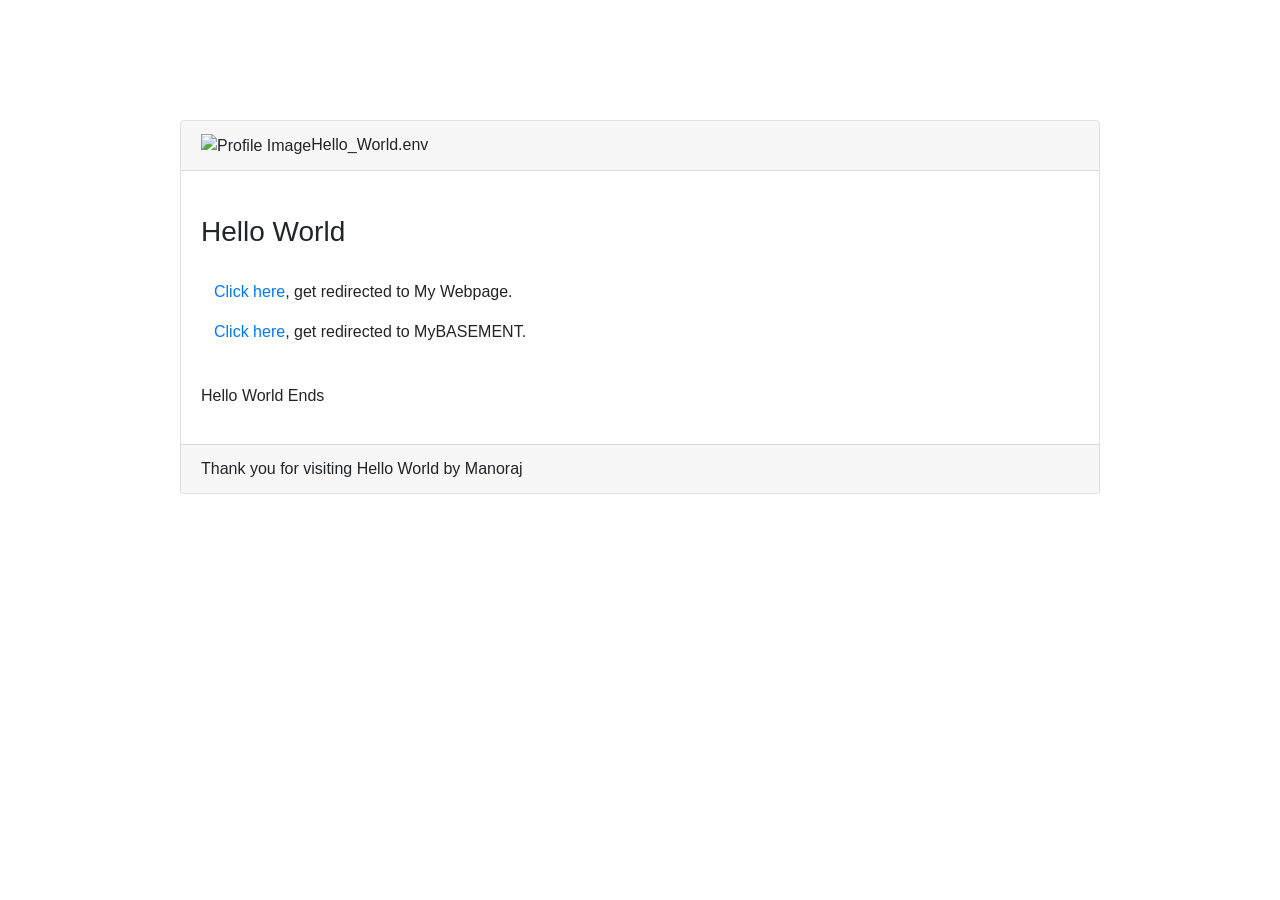
==== index.html @ cff27f15 "index.html" ====
<!DOCTYPE html>
<html>

<head>
  <meta charset="UTF-8">
  <meta name="viewport" content="width=device-width, initial-scale=1.0">
  <title>_manoraj</title>
  <link rel="stylesheet" href="https://maxcdn.bootstrapcdn.com/bootstrap/4.0.0-alpha.6/css/bootstrap.min.css">
  <link rel="stylesheet" type="text/css" href="assets/css/style.css">
</head>
<body>
  <link href="https://fonts.googleapis.com/css?family=Lato" rel="stylesheet"/>
  <br><br><br>
    <div class="container mt-5">
        <div class="row">
            <div class="col-md-10 offset-md-1">
                <div class="card-deck">
                    <div class="card">
                        <div class="card-header">
                          <img src="assets/img/profile.png" alt="Profile Image" class="img">Hello_World.env
                        </div>
                        <div class="card-body">
                            <br><h3>Hello World</h3><br>
                          <div style="padding-left: 13px;">
 <!-------------------------------- CONTENT ---------------------------------->
                            <p><a href="https://web.manorajofficial.repl.co/" target="_blank">Click here</a>, get redirected to My Webpage.</p>
                            <p><a href="https://web.mybasement.repl.co/" target="_blank">Click here</a>, get redirected to MyBASEMENT.</p>
                          </div><br>
                          <p>Hello World Ends</p>
                        </div>
                        <div class="card-footer">
                            Thank you for visiting Hello World by Manoraj
                        </div>
                    </div>
                </div>
            </div>
        </div>
    </div>
</body>
</html>
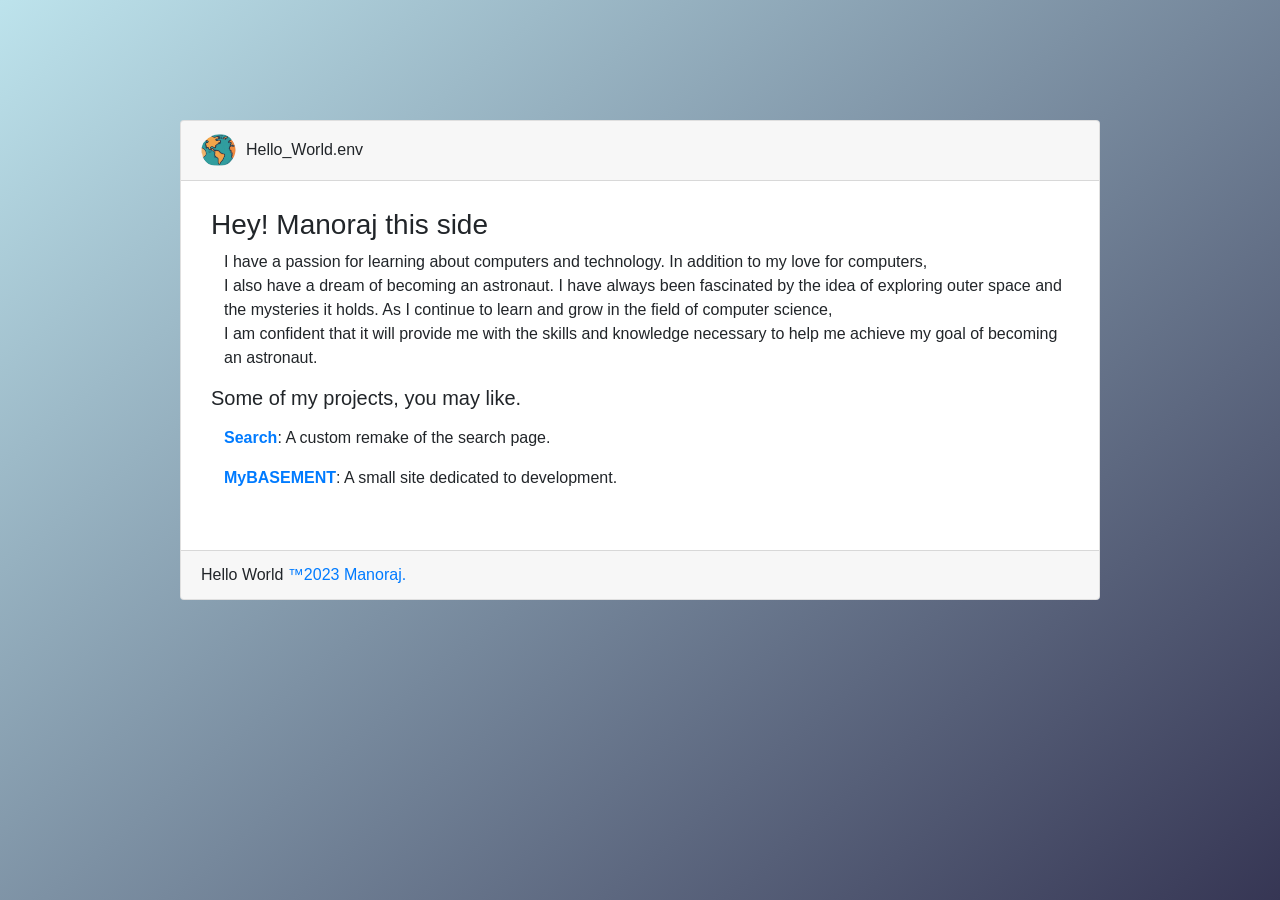
==== commit d17a9b40: "index.html" ====
--- a/index.html
+++ b/index.html
@@ -1,6 +1,5 @@
 <!DOCTYPE html>
 <html>
-
 <head>
   <meta charset="UTF-8">
   <meta name="viewport" content="width=device-width, initial-scale=1.0">
@@ -20,16 +19,25 @@
                           <img src="assets/img/profile.png" alt="Profile Image" class="img">Hello_World.env
                         </div>
                         <div class="card-body">
-                            <br><h3>Hello World</h3><br>
+ <!-------------------------------- INTRO ---------------------------------->
+                            <br><h3>Hey! Manoraj this side</h3>
                           <div style="padding-left: 13px;">
- <!-------------------------------- CONTENT ---------------------------------->
-                            <p><a href="https://web.manorajofficial.repl.co/" target="_blank">Click here</a>, get redirected to My Webpage.</p>
-                            <p><a href="https://web.mybasement.repl.co/" target="_blank">Click here</a>, get redirected to MyBASEMENT.</p>
-                          </div><br>
-                          <p>Hello World Ends</p>
+                            <p>I have a passion for learning about computers and technology. 
+                              In addition to my love for computers,<br>I also have a dream of becoming an astronaut. 
+                              I have always been fascinated by the idea of exploring outer space and<br>the mysteries it holds. 
+                              As I continue to learn and grow in the field of computer science,<br>
+                              I am confident that it will provide me with the skills and knowledge necessary to help me achieve 
+                              my goal of becoming an astronaut.</p>
+                          </div>
+<!-------------------------------- PROJECTS ---------------------------------->
+                          <h5>Some of my projects, you may like.</h5>
+                        <div style="padding-left: 13px;">
+                          <p><p><b><a href="https://search.mybasement.repl.co/" target="_blank">Search</a></b>: A custom remake of the search page.</p></p>
+                          <p><p><b><a href="https://web.mybasement.repl.co/" target="_blank">MyBASEMENT</a></b>: A small site dedicated to development.</p></p>
+                        </div><br>
                         </div>
                         <div class="card-footer">
-                            Thank you for visiting Hello World by Manoraj
+                          Hello World <a href="https://github.com/Manoraj9" target="_blank">™2023 Manoraj.</a>
                         </div>
                     </div>
                 </div>
--- a/assets/css/style.css
+++ b/assets/css/style.css
@@ -0,0 +1,15 @@
+    html, body {
+      height: 100%;
+        }
+    body {
+      background: linear-gradient(140deg, rgb(189, 227, 236), rgb(54, 54, 84));
+        }
+    .card-body {
+      padding-left: 30px;
+      padding-top: 3px; 
+        }
+    .img {
+      width: 35px;
+      border-radius: 50%; 
+      margin-right: 10px;
+        }
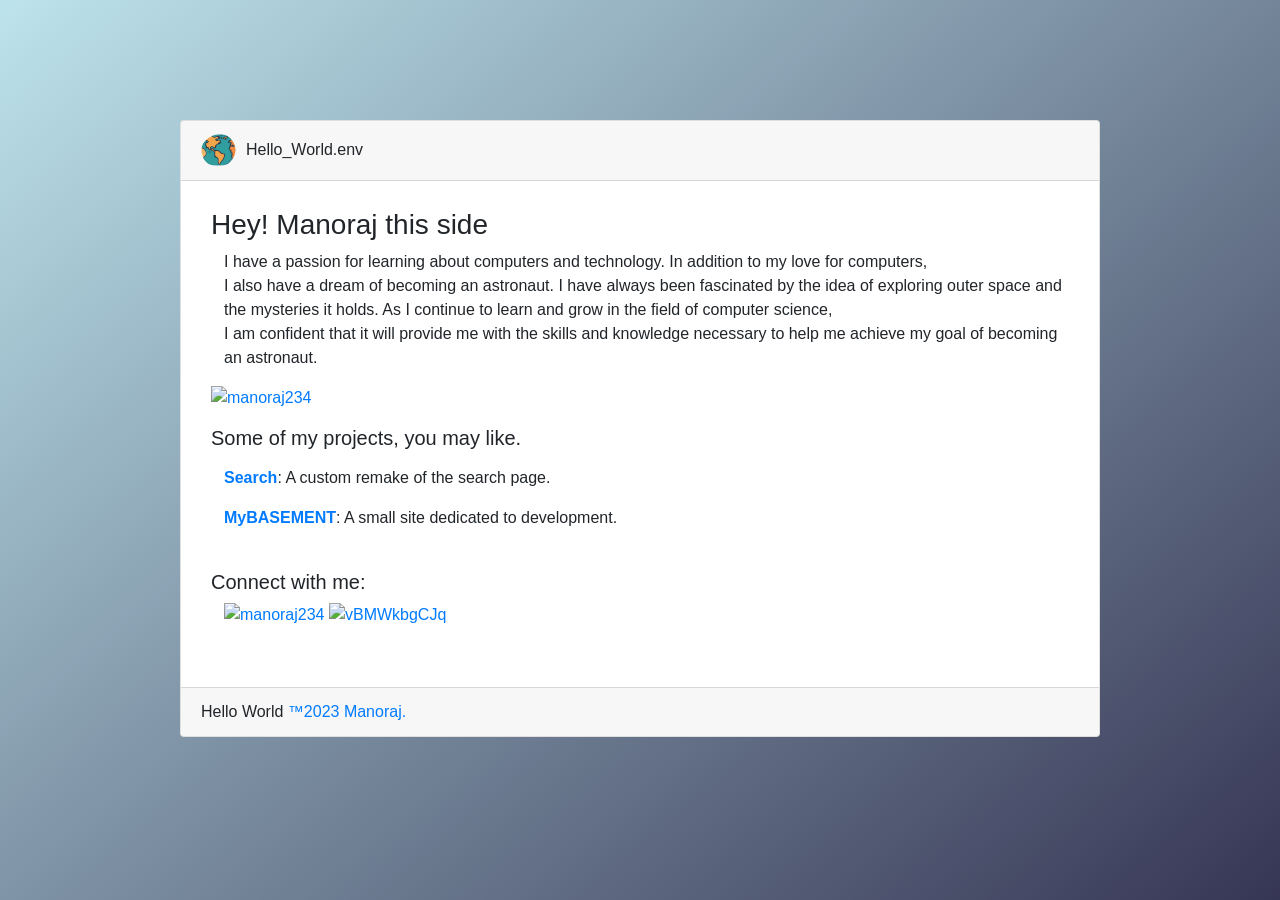
==== commit 1c4d0e1e: "index.html" ====
--- a/index.html
+++ b/index.html
@@ -30,12 +30,22 @@
                               my goal of becoming an astronaut.</p>
                           </div>
 <!-------------------------------- PROJECTS ---------------------------------->
+                          <p align="left"><a href="https://twitter.com/manoraj234" target="blank"><img src="https://img.shields.io/twitter/follow/manoraj234?logo=twitter&style=for-the-badge" alt="manoraj234" /></a> </p>
                           <h5>Some of my projects, you may like.</h5>
                         <div style="padding-left: 13px;">
                           <p><p><b><a href="https://search.mybasement.repl.co/" target="_blank">Search</a></b>: A custom remake of the search page.</p></p>
                           <p><p><b><a href="https://web.mybasement.repl.co/" target="_blank">MyBASEMENT</a></b>: A small site dedicated to development.</p></p>
                         </div><br>
+<!---------------------------------CONTACT---------------------------------->
+                          <h5 align="left">Connect with me:</h5>
+                          <div style="padding-left: 13px;">
+                          <p align="left">
+                          <a href="https://twitter.com/manoraj234" target="blank"><img align="center" src="https://raw.githubusercontent.com/rahuldkjain/github-profile-readme-generator/master/src/images/icons/Social/twitter.svg" alt="manoraj234" height="30" width="40" /></a>
+                          <a href="https://discord.gg/vBMWkbgCJq" target="blank"><img align="center" src="https://raw.githubusercontent.com/rahuldkjain/github-profile-readme-generator/master/src/images/icons/Social/discord.svg" alt="vBMWkbgCJq" height="30" width="40" /></a>
+                          </p>
+                        </div><br>
                         </div>
+<!---------------------------------FOOTER----------------------------------->
                         <div class="card-footer">
                           Hello World <a href="https://github.com/Manoraj9" target="_blank">™2023 Manoraj.</a>
                         </div>
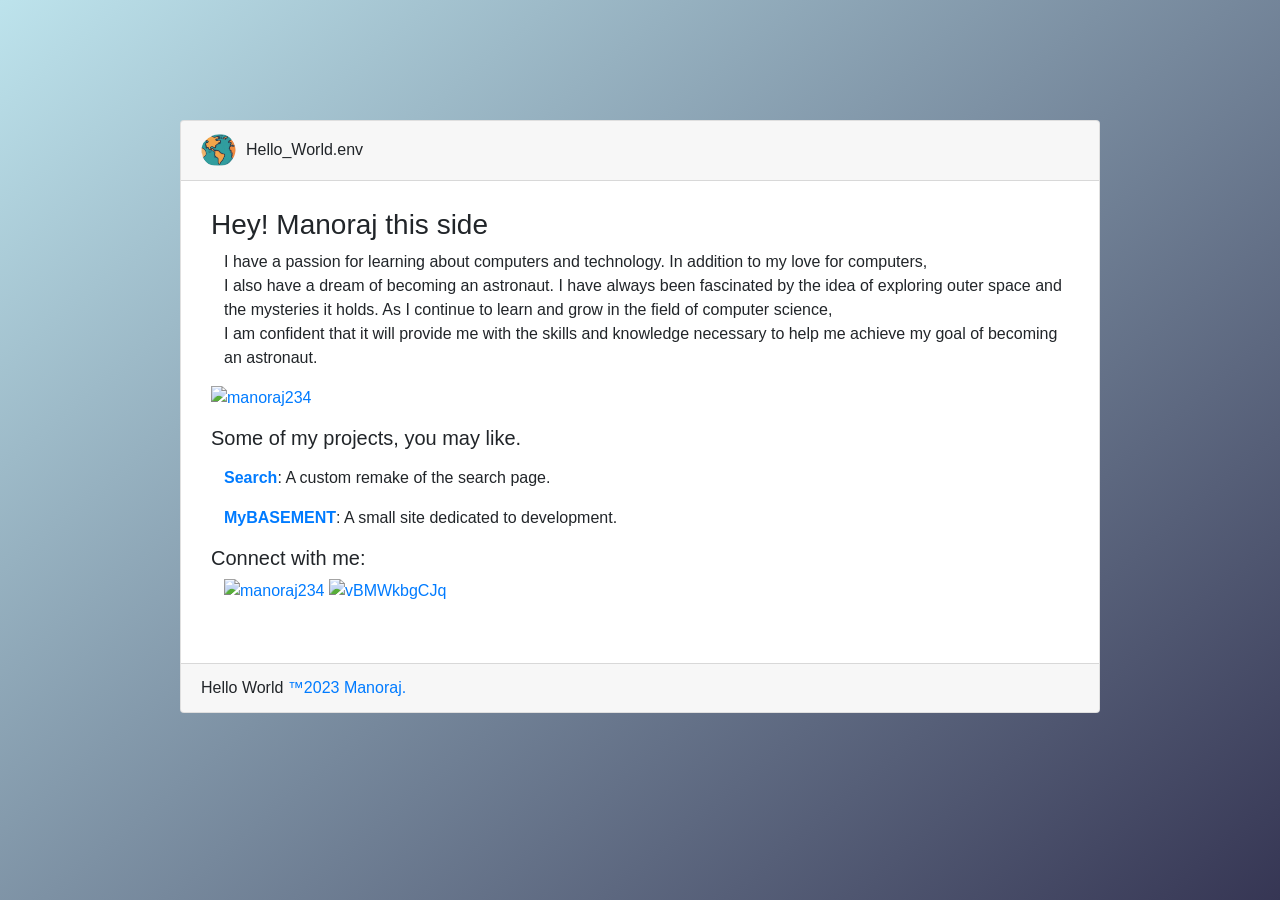
==== commit cc3e5a40: "index.html" ====
--- a/index.html
+++ b/index.html
@@ -35,7 +35,7 @@
                         <div style="padding-left: 13px;">
                           <p><p><b><a href="https://search.mybasement.repl.co/" target="_blank">Search</a></b>: A custom remake of the search page.</p></p>
                           <p><p><b><a href="https://web.mybasement.repl.co/" target="_blank">MyBASEMENT</a></b>: A small site dedicated to development.</p></p>
-                        </div><br>
+                        </div>
 <!---------------------------------CONTACT---------------------------------->
                           <h5 align="left">Connect with me:</h5>
                           <div style="padding-left: 13px;">
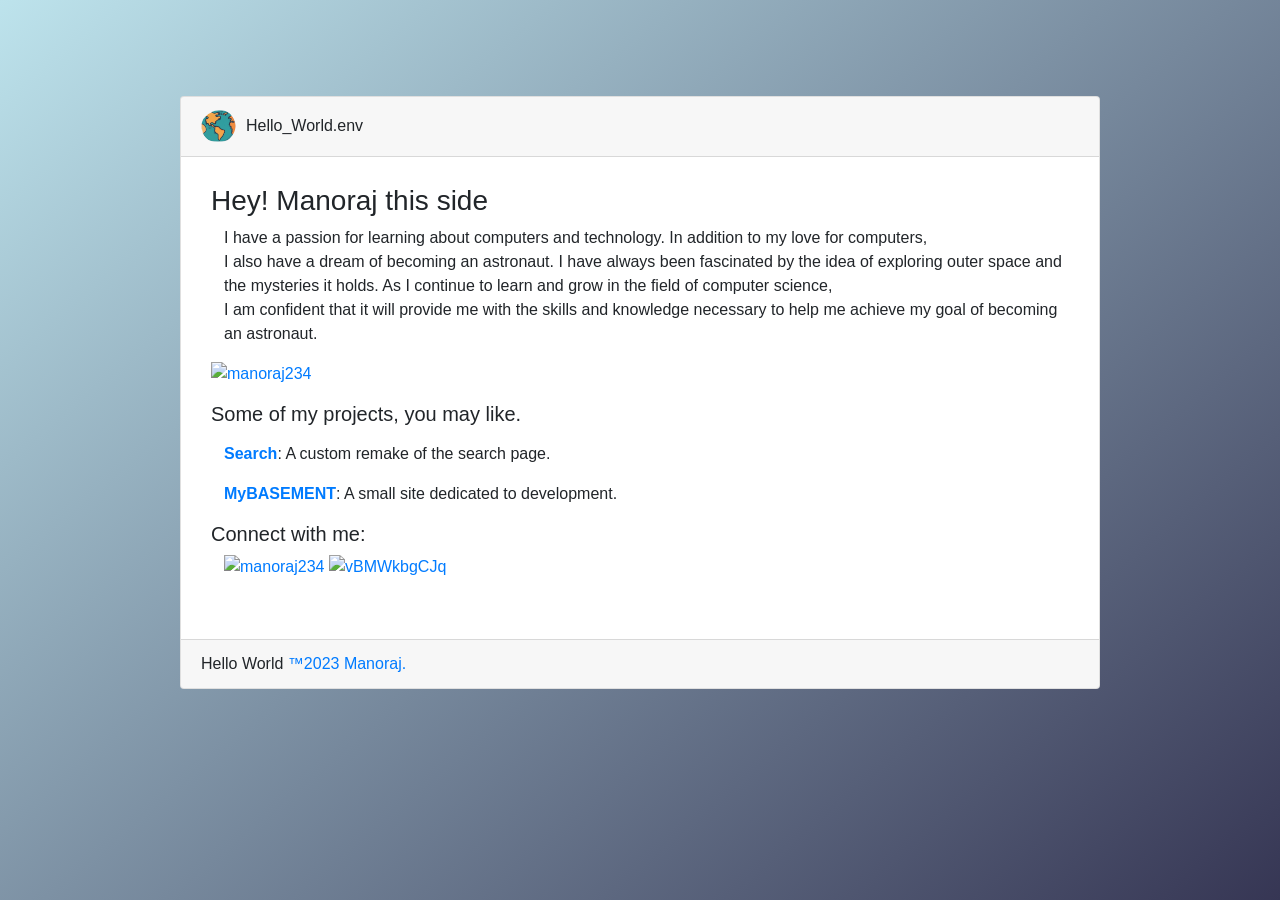
==== commit 910bdac6: "index.html" ====
--- a/index.html
+++ b/index.html
@@ -9,7 +9,7 @@
 </head>
 <body>
   <link href="https://fonts.googleapis.com/css?family=Lato" rel="stylesheet"/>
-  <br><br><br>
+  <br><br>
     <div class="container mt-5">
         <div class="row">
             <div class="col-md-10 offset-md-1">
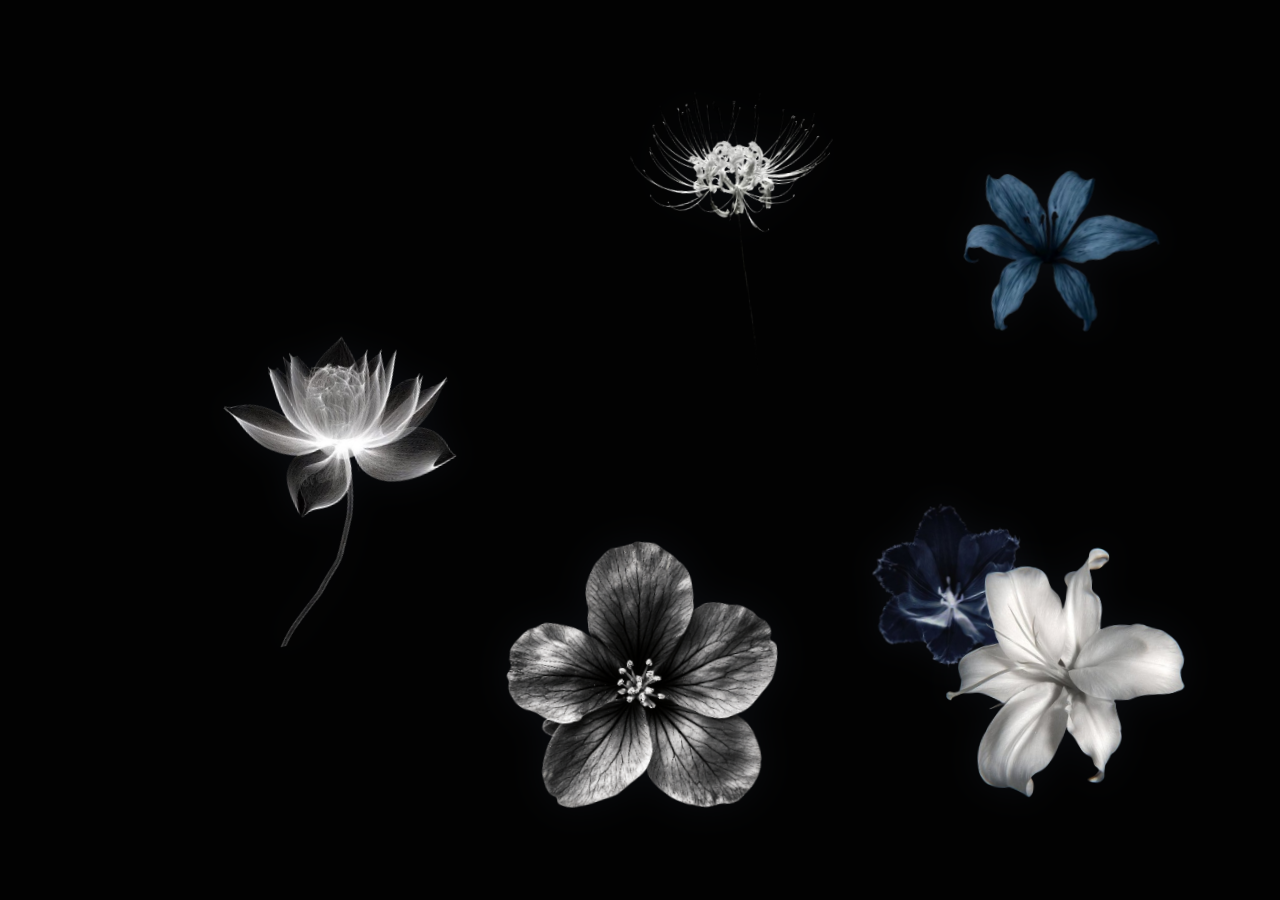
==== commit ce52debc: "Add files via upload" ====
--- a/index.html
+++ b/index.html
@@ -1,58 +1,194 @@
 <!DOCTYPE html>
-<html>
+<html lang="en">
 <head>
-  <meta charset="UTF-8">
-  <meta name="viewport" content="width=device-width, initial-scale=1.0">
-  <title>_manoraj</title>
-  <link rel="stylesheet" href="https://maxcdn.bootstrapcdn.com/bootstrap/4.0.0-alpha.6/css/bootstrap.min.css">
-  <link rel="stylesheet" type="text/css" href="assets/css/style.css">
+<meta charset="UTF-8">
+<meta name="viewport" content="width=device-width, initial-scale=1.0">
+<meta name="theme-color" content="#030303">
+<title>October</title>
+<link rel="icon" href="assets/05.png" type="image/png">
+<link rel="stylesheet" href="style.css" />
 </head>
 <body>
-  <link href="https://fonts.googleapis.com/css?family=Lato" rel="stylesheet"/>
-  <br><br>
-    <div class="container mt-5">
-        <div class="row">
-            <div class="col-md-10 offset-md-1">
-                <div class="card-deck">
-                    <div class="card">
-                        <div class="card-header">
-                          <img src="assets/img/profile.png" alt="Profile Image" class="img">Hello_World.env
-                        </div>
-                        <div class="card-body">
- <!-------------------------------- INTRO ---------------------------------->
-                            <br><h3>Hey! Manoraj this side</h3>
-                          <div style="padding-left: 13px;">
-                            <p>I have a passion for learning about computers and technology. 
-                              In addition to my love for computers,<br>I also have a dream of becoming an astronaut. 
-                              I have always been fascinated by the idea of exploring outer space and<br>the mysteries it holds. 
-                              As I continue to learn and grow in the field of computer science,<br>
-                              I am confident that it will provide me with the skills and knowledge necessary to help me achieve 
-                              my goal of becoming an astronaut.</p>
-                          </div>
-<!-------------------------------- PROJECTS ---------------------------------->
-                          <p align="left"><a href="https://twitter.com/manoraj234" target="blank"><img src="https://img.shields.io/twitter/follow/manoraj234?logo=twitter&style=for-the-badge" alt="manoraj234" /></a> </p>
-                          <h5>Some of my projects, you may like.</h5>
-                        <div style="padding-left: 13px;">
-                          <p><p><b><a href="https://search.mybasement.repl.co/" target="_blank">Search</a></b>: A custom remake of the search page.</p></p>
-                          <p><p><b><a href="https://web.mybasement.repl.co/" target="_blank">MyBASEMENT</a></b>: A small site dedicated to development.</p></p>
-                        </div>
-<!---------------------------------CONTACT---------------------------------->
-                          <h5 align="left">Connect with me:</h5>
-                          <div style="padding-left: 13px;">
-                          <p align="left">
-                          <a href="https://twitter.com/manoraj234" target="blank"><img align="center" src="https://raw.githubusercontent.com/rahuldkjain/github-profile-readme-generator/master/src/images/icons/Social/twitter.svg" alt="manoraj234" height="30" width="40" /></a>
-                          <a href="https://discord.gg/vBMWkbgCJq" target="blank"><img align="center" src="https://raw.githubusercontent.com/rahuldkjain/github-profile-readme-generator/master/src/images/icons/Social/discord.svg" alt="vBMWkbgCJq" height="30" width="40" /></a>
-                          </p>
-                        </div><br>
-                        </div>
-<!---------------------------------FOOTER----------------------------------->
-                        <div class="card-footer">
-                          Hello World <a href="https://github.com/Manoraj9" target="_blank">™2023 Manoraj.</a>
-                        </div>
-                    </div>
-                </div>
-            </div>
-        </div>
+<div id="scene">
+
+  <img class="flower f1" src="assets/01.png" alt="" draggable="false">
+  <img class="flower f2" src="assets/02.png" alt="" draggable="false">
+  <img class="flower f3" src="assets/03.png" alt="" draggable="false">
+  <img class="flower f4" src="assets/04.png" alt="" draggable="false">
+  <img class="flower f5" src="assets/05.png" alt="" draggable="false">
+  <img class="flower f6" src="assets/06.png" alt="" draggable="false">
+
+  <section class="center" id="reveal">
+    <div class="answer-row">
+      <span class="fixed">white</span>
+      <input id="answer" aria-label="complete the word" autocomplete="off" autocapitalize="none" spellcheck="false" placeholder="" />
     </div>
+  </section>
+</div>
+
+<script>
+const scene = document.getElementById('scene');
+const flowers = [...document.querySelectorAll('.flower')];
+const reveal = document.getElementById('reveal');
+const answer = document.getElementById('answer');
+
+const accepted = new Set(['rose', 'roses', 'Rose', 'Roses']);
+let remaining = flowers.length;
+let resetTimer = null;
+
+/* Randomly scatter every flower across the whole frame.
+   Placement is based on each flower's real rendered size, so flowers are
+   deliberately kept from touching/overlapping one another. */
+function scatterFlowers() {
+  const placements = [];
+  const isMobile = window.innerWidth <= 600;
+  const padding = isMobile ? 10 : 22;
+  const gap = isMobile ? 18 : 28;
+
+  // Reset first so measurements are based on the current viewport.
+  flowers.forEach(flower => {
+    flower.classList.remove('gone');
+    flower.classList.add('visible');
+    flower.style.left = '0px';
+    flower.style.top = '0px';
+  });
+
+  // Give the browser a frame to apply responsive widths before measuring.
+  flowers.forEach(flower => {
+    const rotation = -16 + Math.random() * 32;
+    const scale = isMobile
+      ? 0.78 + Math.random() * 0.14
+      : 0.86 + Math.random() * 0.18;
+
+    flower.style.setProperty('--rot', `${rotation}deg`);
+    flower.style.transform = `rotate(${rotation}deg) scale(${scale})`;
+  });
+
+  const viewportW = window.innerWidth;
+  const viewportH = window.innerHeight;
+
+  // Use the transformed bounding box as a conservative collision box.
+  const sizes = flowers.map(flower => {
+    const rect = flower.getBoundingClientRect();
+    return {
+      width: rect.width,
+      height: rect.height
+    };
+  });
+
+  flowers.forEach((flower, index) => {
+    const size = sizes[index];
+    let chosen = null;
+
+    // Try many random candidates first. This keeps the composition organic.
+    for (let attempt = 0; attempt < 1200; attempt++) {
+      const x = padding + Math.random() * Math.max(1, viewportW - size.width - padding * 2);
+      const y = padding + Math.random() * Math.max(1, viewportH - size.height - padding * 2);
+
+      const overlaps = placements.some(p =>
+        x < p.x + p.width + gap &&
+        x + size.width + gap > p.x &&
+        y < p.y + p.height + gap &&
+        y + size.height + gap > p.y
+      );
+
+      if (!overlaps) {
+        chosen = {x, y, width:size.width, height:size.height};
+        break;
+      }
+    }
+
+    // If a very small viewport makes perfect packing difficult, use a
+    // deterministic grid fallback rather than allowing flowers to coincide.
+    if (!chosen) {
+      const cols = isMobile ? 2 : 3;
+      const rows = Math.ceil(flowers.length / cols);
+      const col = index % cols;
+      const row = Math.floor(index / cols);
+      const cellW = viewportW / cols;
+      const cellH = viewportH / rows;
+      chosen = {
+        x: Math.max(padding, col * cellW + (cellW - size.width) / 2),
+        y: Math.max(padding, row * cellH + (cellH - size.height) / 2),
+        width:size.width,
+        height:size.height
+      };
+    }
+
+    placements.push(chosen);
+    flower.style.left = `${chosen.x}px`;
+    flower.style.top = `${chosen.y}px`;
+  });
+
+  remaining = flowers.length;
+}
+
+function showFlowersAgain() {
+  clearTimeout(resetTimer);
+
+  reveal.classList.remove('show');
+  answer.value = '';
+
+  // Give the entry screen time to fade away before the flowers return.
+  resetTimer = setTimeout(() => {
+    scatterFlowers();
+  }, 750);
+}
+
+function showEntry() {
+  setTimeout(() => {
+    reveal.classList.add('show');
+    setTimeout(() => answer.focus(), 1000);
+  }, 650);
+}
+
+flowers.forEach(flower => {
+  flower.addEventListener('click', () => {
+    if (flower.classList.contains('gone')) return;
+
+    flower.classList.add('gone');
+    remaining--;
+
+    if (remaining === 0) showEntry();
+  });
+});
+
+/* No button is needed anymore.
+   Press Enter after typing: correct answers reveal the destination;
+   incorrect answers return to the flower screen. */
+answer.addEventListener('keydown', event => {
+  if (event.key !== 'Enter') return;
+  event.preventDefault();
+
+  const value = answer.value.trim();
+
+  if (accepted.has(value)) {
+    reveal.classList.remove('show');
+
+    setTimeout(() => {
+      // The only thing left on screen is the URL in the same visual style as "white".
+      scene.innerHTML = `
+        <a class="destination" href="https://whiterose.netlify.app">
+          whiterose.netlify.app
+        </a>
+      `;
+      scene.classList.add('destination-screen');
+    }, 850);
+  } else if (value.length > 0) {
+    showFlowersAgain();
+  }
+});
+
+// Optional: clicking away and returning to the field doesn't submit anything.
+// The deliberate Enter press is the submission action, so partially typed answers
+// are never treated as incorrect while the user is still typing.
+
+scatterFlowers();
+
+window.addEventListener('resize', () => {
+  // Re-scatter only while the flowers are the active screen.
+  if (remaining > 0) scatterFlowers();
+});
+</script>
 </body>
-</html>
+</html>
--- a/style.css
+++ b/style.css
@@ -0,0 +1,148 @@
+@import url('https://fonts.googleapis.com/css2?family=Cormorant+Garamond:ital,wght@0,400;0,500;1,400;1,500&family=Parisienne&display=swap');
+
+*{box-sizing:border-box}
+html,body{
+  margin:0;
+  width:100%;
+  height:100%;
+  overflow:hidden;
+  background:#020202;
+  color:#fff;
+}
+body{font-family:"Cormorant Garamond",serif}
+
+#scene{
+  position:fixed;
+  inset:0;
+  overflow:hidden;
+  background:#020202;
+}
+
+/* Six large flowers are positioned by JavaScript, so their arrangement changes
+   naturally every time the page is opened or reset. */
+.flower{
+  position:absolute;
+  width:clamp(155px,22vw,330px);
+  height:auto;
+  object-fit:contain;
+  cursor:pointer;
+  user-select:none;
+  -webkit-user-drag:none;
+  opacity:0;
+  transform-origin:center center;
+  filter:drop-shadow(0 0 18px rgba(150,190,255,.055));
+  transition:
+    opacity .8s ease,
+    transform .85s cubic-bezier(.2,.75,.2,1),
+    filter .5s ease;
+}
+
+.flower.visible{opacity:1}
+
+.flower:hover{
+  filter:drop-shadow(0 0 30px rgba(255,255,255,.16));
+  transform:rotate(var(--rot)) scale(1.045)!important;
+}
+
+.flower.gone{
+  opacity:0;
+  transform:scale(.12) rotate(28deg)!important;
+  pointer-events:none;
+}
+
+/* Entry screen: no text except the existing "white — input" arrangement. */
+.center{
+  position:absolute;
+  inset:0;
+  display:flex;
+  align-items:center;
+  justify-content:center;
+  flex-direction:column;
+  opacity:0;
+  visibility:hidden;
+  transition:opacity 1.25s ease,visibility 1.25s ease;
+  background:
+    radial-gradient(circle at 50% 50%,
+      rgba(255,255,255,.065) 0%,
+      rgba(255,255,255,.025) 18%,
+      rgba(255,255,255,0) 48%);
+}
+
+.center.show{opacity:1;visibility:visible}
+
+.answer-row{
+  display:flex;
+  align-items:center;
+  justify-content:center;
+  gap:12px;
+  font-family:Parisienne,cursive;
+  font-size:clamp(70px,11vw,145px);
+  font-weight:400;
+  line-height:.85;
+  color:#fff;
+  text-shadow:0 0 35px rgba(255,255,255,.15);
+}
+
+.answer-row .fixed{color:#fff}
+
+#answer{
+  width:min(300px,34vw);
+  border:0;
+  border-bottom:1px solid rgba(255,255,255,.42);
+  outline:0;
+  background:transparent;
+  color:#fff;
+  font-family:Parisienne,cursive;
+  font-size:inherit;
+  font-weight:400;
+  line-height:.85;
+  padding:0 3px 8px;
+  text-align:left;
+  caret-color:#fff;
+  text-shadow:0 0 35px rgba(255,255,255,.15);
+}
+
+#answer::selection{background:rgba(255,255,255,.2)}
+#answer::placeholder{color:transparent}
+
+/* Correct-answer destination: same font, same white, centered. */
+.destination-screen{
+  display:flex;
+  align-items:center;
+  justify-content:center;
+  background:
+    radial-gradient(circle at 50% 50%,
+      rgba(255,255,255,.065) 0%,
+      rgba(255,255,255,.025) 18%,
+      rgba(255,255,255,0) 48%);
+}
+
+.destination{
+  color:#fff;
+  text-decoration:none;
+  font-family:Parisienne,cursive;
+  font-size:clamp(50px,8vw,105px);
+  font-weight:400;
+  line-height:.85;
+  text-shadow:0 0 35px rgba(255,255,255,.15);
+  animation:destinationIn 1.4s ease both;
+  transition:text-shadow .4s ease,transform .4s ease;
+}
+
+.destination:hover{
+  color:#fff;
+  text-shadow:0 0 42px rgba(255,255,255,.45);
+  transform:scale(1.025);
+}
+
+@keyframes destinationIn{
+  from{opacity:0;transform:translateY(8px)}
+  to{opacity:1;transform:translateY(0)}
+}
+
+@media(max-width:600px){
+  .flower{width:clamp(125px,40vw,220px)}
+  .answer-row{gap:8px;font-size:clamp(58px,15vw,92px)}
+  #answer{width:38vw}
+  .destination{font-size:clamp(38px,9vw,70px)}
+}
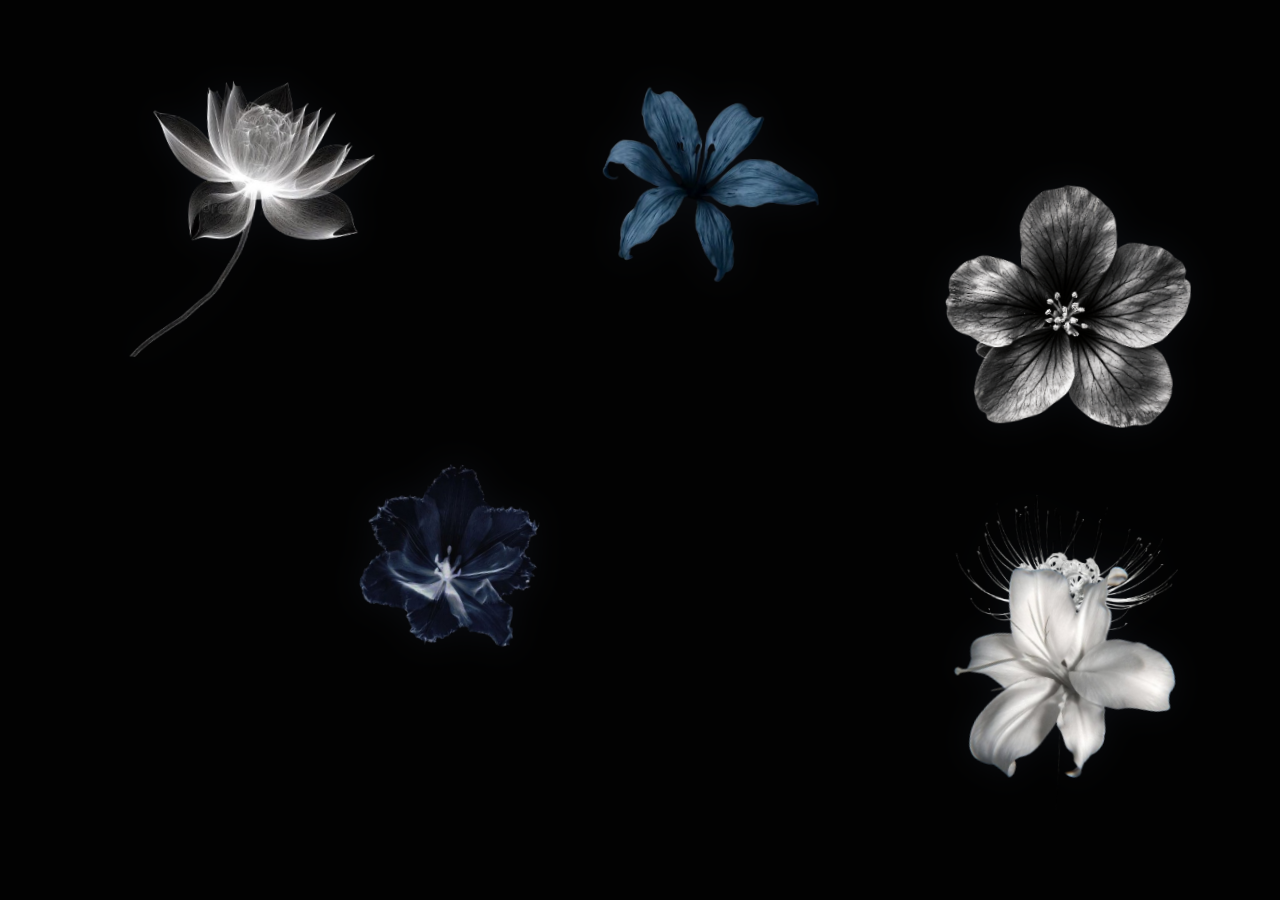
==== commit e1a1d47c: "Update index.html" ====
--- a/index.html
+++ b/index.html
@@ -168,8 +168,8 @@
     setTimeout(() => {
       // The only thing left on screen is the URL in the same visual style as "white".
       scene.innerHTML = `
-        <a class="destination" href="https://whiterose.netlify.app">
-          whiterose.netlify.app
+        <a class="destination" href="https://whiteerose.netlify.app">
+          whiteerose.netlify.app
         </a>
       `;
       scene.classList.add('destination-screen');
@@ -191,4 +191,4 @@
 });
 </script>
 </body>
-</html>+</html>
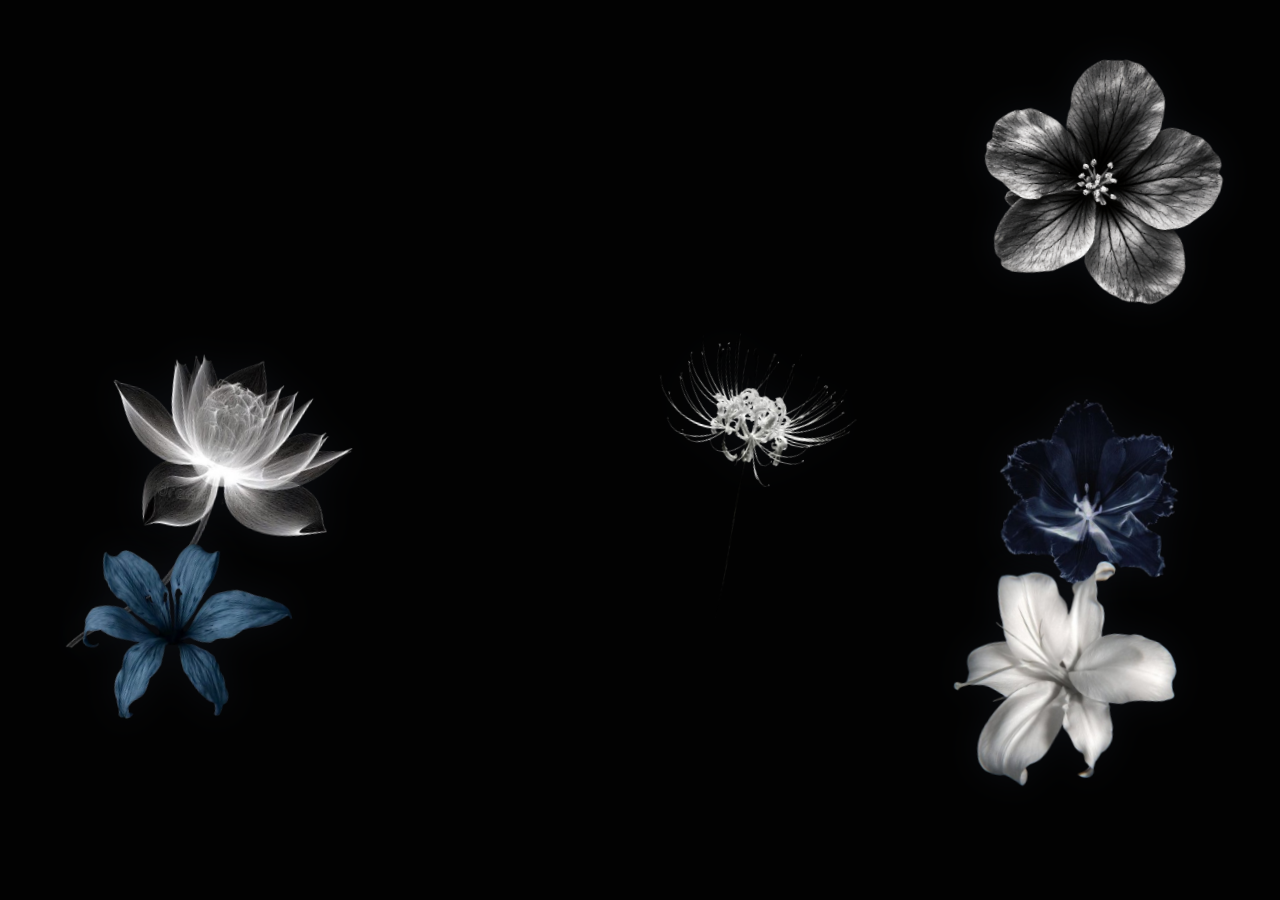
==== commit edac4ecf: "Update index.html" ====
--- a/index.html
+++ b/index.html
@@ -4,7 +4,7 @@
 <meta charset="UTF-8">
 <meta name="viewport" content="width=device-width, initial-scale=1.0">
 <meta name="theme-color" content="#030303">
-<title>October</title>
+<title>Hiee penguin</title>
 <link rel="icon" href="assets/05.png" type="image/png">
 <link rel="stylesheet" href="style.css" />
 </head>
@@ -168,7 +168,7 @@
     setTimeout(() => {
       // The only thing left on screen is the URL in the same visual style as "white".
       scene.innerHTML = `
-        <a class="destination" href="https://whiteerose.netlify.app">
+        <a class="destination" target="_blank" href="https://whiteerose.netlify.app">
           whiteerose.netlify.app
         </a>
       `;
